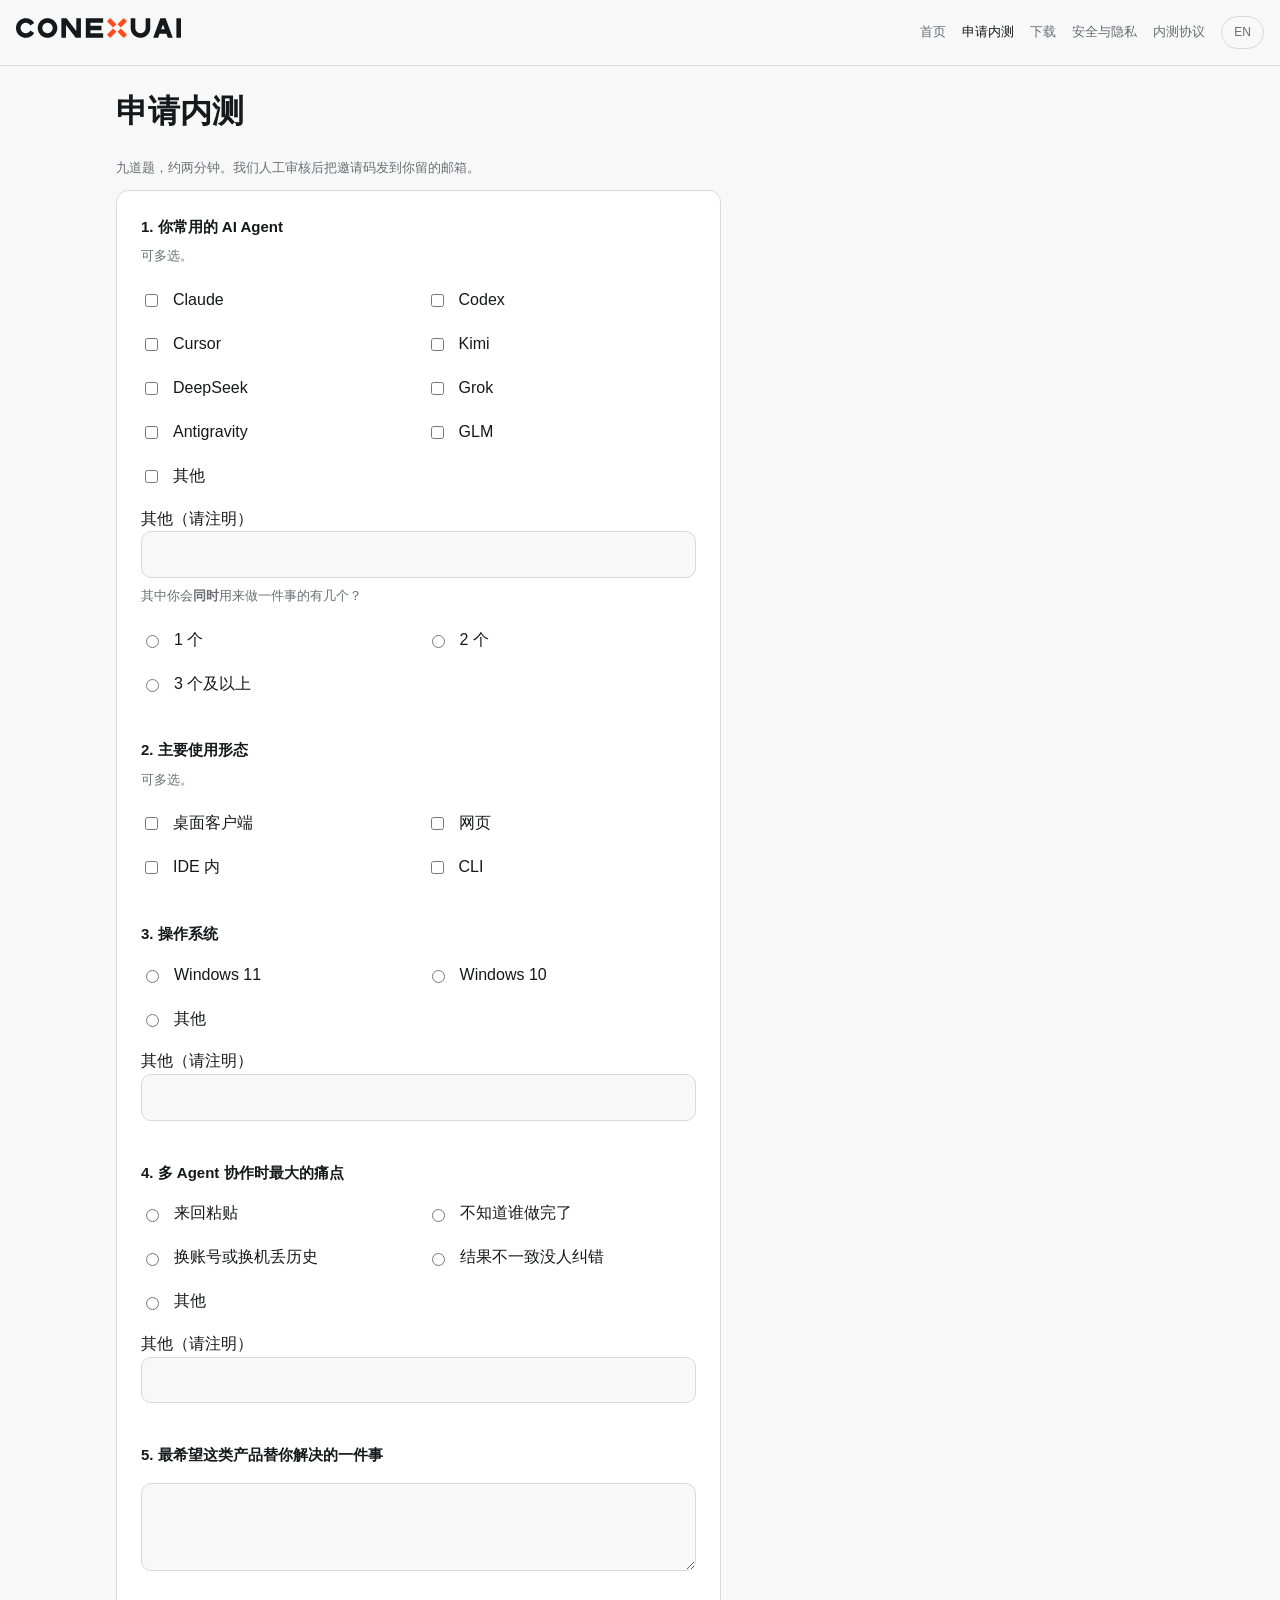
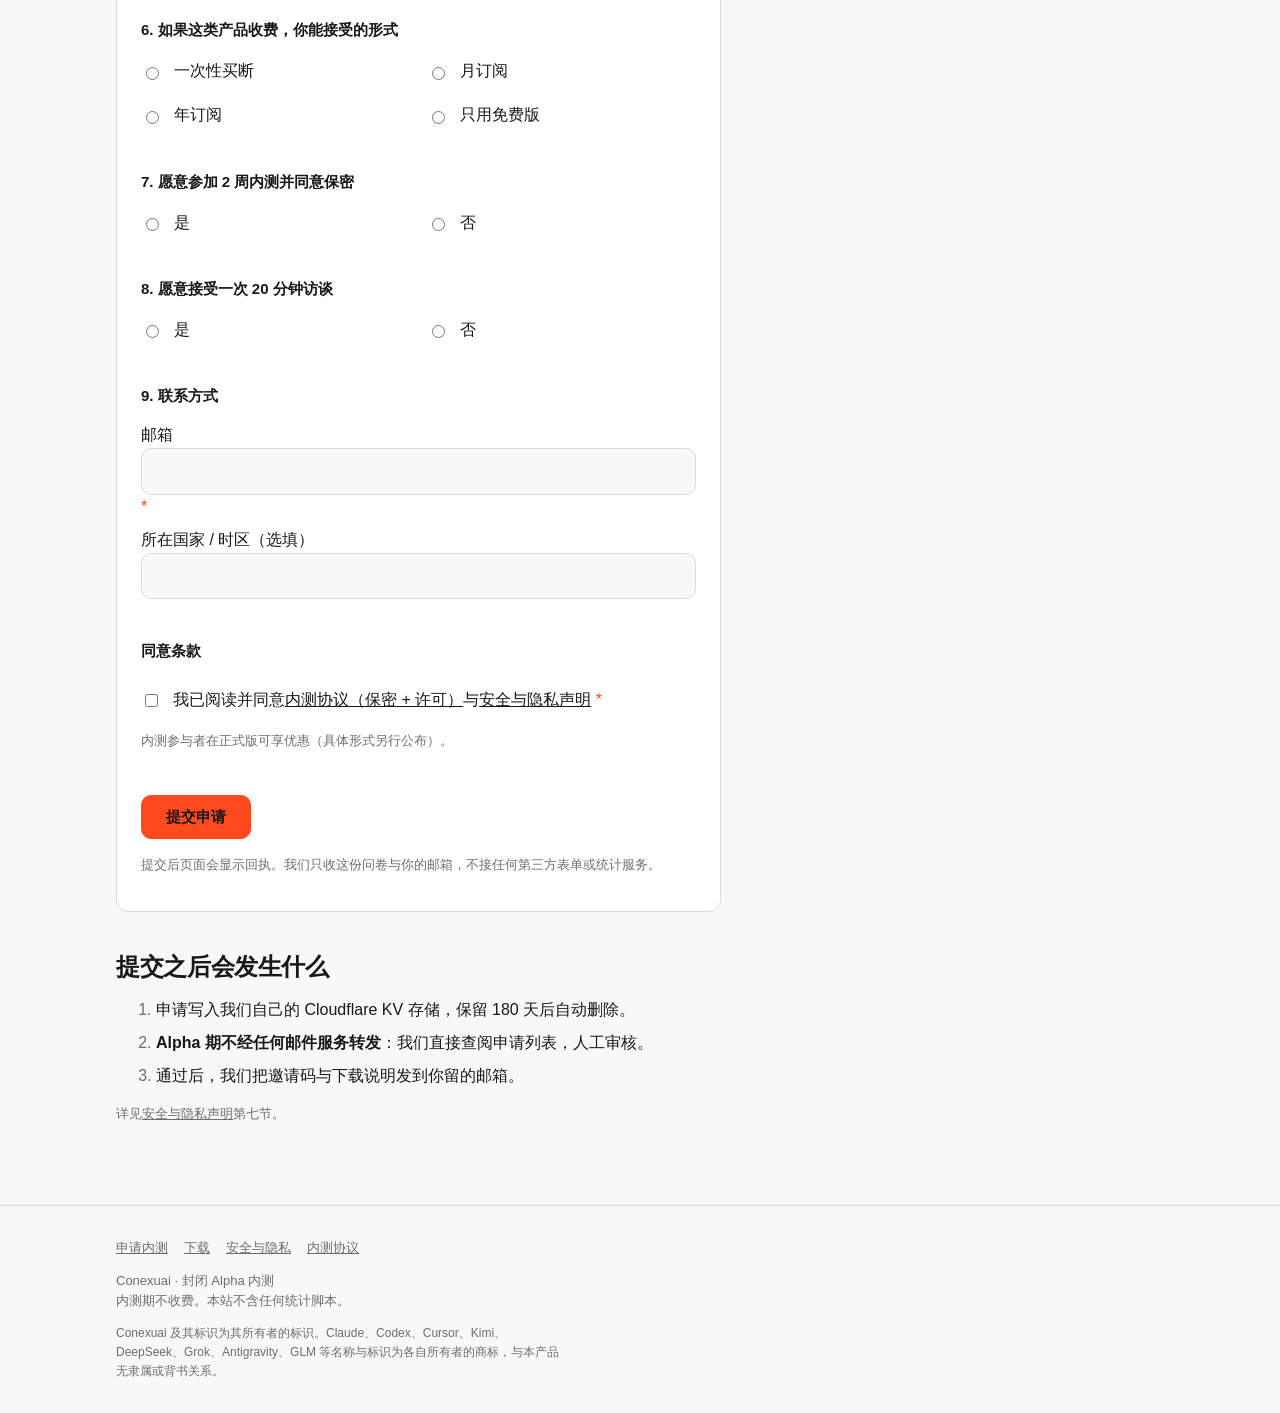
==== apply/index.html @ 8ba347bf "feat(site): initial sync from MultiAgent_Hub site/ (44 files, conexuai.com) (#1349)" ====
<!doctype html>
<html lang="zh-CN">
<head>
<meta charset="utf-8">
<meta name="viewport" content="width=device-width, initial-scale=1">
<title>申请内测 · Conexuai</title>
<meta name="description" content="填一份九题问卷申请 Conexuai 封闭 Alpha 内测。页面不接任何第三方表单或统计服务。">
<link rel="canonical" href="https://conexuai.com/apply/">
<link rel="alternate" hreflang="zh-CN" href="https://conexuai.com/apply/">
<link rel="alternate" hreflang="en" href="https://conexuai.com/en/apply/">
<meta property="og:type" content="website">
<meta property="og:title" content="申请内测 · Conexuai">
<meta property="og:description" content="填一份九题问卷申请 Conexuai 封闭 Alpha 内测。页面不接任何第三方表单或统计服务。">
<meta property="og:url" content="https://conexuai.com/apply/">
<meta property="og:image" content="https://conexuai.com/assets/img/og.png">
<link rel="icon" href="/assets/img/favicon.ico" sizes="any">
<link rel="stylesheet" href="/assets/tokens.css">
<link rel="stylesheet" href="/assets/site.css">
</head>
<body>
<a class="skip" href="#main">跳到正文</a>
<header class="site-head">
  <a class="brand" href="/">
    <picture>
      <source srcset="/assets/img/wordmark-reverse.svg" media="(prefers-color-scheme: dark)">
      <img src="/assets/img/wordmark-primary.svg" alt="Conexuai" height="20">
    </picture>
  </a>
  <nav>
        <a href="/">首页</a>
        <a href="/apply/" aria-current="page">申请内测</a>
        <a href="/download/">下载</a>
        <a href="/security/">安全与隐私</a>
        <a href="/terms/">内测协议</a>
  </nav>
  <a class="lang" href="/en/apply/" hreflang="en">EN</a>
</header>
<main id="main">
  <div class="wrap prose">
    <h1>申请内测</h1>
    <p class="hint">九道题，约两分钟。我们人工审核后把邀请码发到你留的邮箱。</p>

    <form class="card" method="post" action="/api/apply" id="apply-form">
      <!-- honeypot：给机器人填的。人看不见也 tab 不到；填了就静默丢弃，不告诉对方为什么 -->
      <div class="trap" aria-hidden="true"><label>不要填这一栏<input type="text" name="website" tabindex="-1" autocomplete="off"></label></div>

      <fieldset>
        <legend>1. 你常用的 AI Agent</legend>
        <p class="hint">可多选。</p>
      <div class="opts">
        <label class="opt"><input type="checkbox" name="q1_agents" value="claude"><span>Claude</span></label>
        <label class="opt"><input type="checkbox" name="q1_agents" value="codex"><span>Codex</span></label>
        <label class="opt"><input type="checkbox" name="q1_agents" value="cursor"><span>Cursor</span></label>
        <label class="opt"><input type="checkbox" name="q1_agents" value="kimi"><span>Kimi</span></label>
        <label class="opt"><input type="checkbox" name="q1_agents" value="deepseek"><span>DeepSeek</span></label>
        <label class="opt"><input type="checkbox" name="q1_agents" value="grok"><span>Grok</span></label>
        <label class="opt"><input type="checkbox" name="q1_agents" value="antigravity"><span>Antigravity</span></label>
        <label class="opt"><input type="checkbox" name="q1_agents" value="glm"><span>GLM</span></label>
        <label class="opt"><input type="checkbox" name="q1_agents" value="other"><span>其他</span></label>
      </div>
        <label>其他（请注明）<input type="text" name="q1_other" maxlength="80"></label>
        <p class="hint">其中你会<strong>同时</strong>用来做一件事的有几个？</p>
      <div class="opts">
        <label class="opt"><input type="radio" name="q1_concurrent" value="1"><span>1 个</span></label>
        <label class="opt"><input type="radio" name="q1_concurrent" value="2"><span>2 个</span></label>
        <label class="opt"><input type="radio" name="q1_concurrent" value="3plus"><span>3 个及以上</span></label>
      </div>
      </fieldset>

      <fieldset>
        <legend>2. 主要使用形态</legend>
        <p class="hint">可多选。</p>
      <div class="opts">
        <label class="opt"><input type="checkbox" name="q2_form" value="desktop"><span>桌面客户端</span></label>
        <label class="opt"><input type="checkbox" name="q2_form" value="web"><span>网页</span></label>
        <label class="opt"><input type="checkbox" name="q2_form" value="ide"><span>IDE 内</span></label>
        <label class="opt"><input type="checkbox" name="q2_form" value="cli"><span>CLI</span></label>
      </div>
      </fieldset>

      <fieldset>
        <legend>3. 操作系统</legend>
      <div class="opts">
        <label class="opt"><input type="radio" name="q3_os" value="win11"><span>Windows 11</span></label>
        <label class="opt"><input type="radio" name="q3_os" value="win10"><span>Windows 10</span></label>
        <label class="opt"><input type="radio" name="q3_os" value="other"><span>其他</span></label>
      </div>
        <label>其他（请注明）<input type="text" name="q3_other" maxlength="80"></label>
      </fieldset>

      <fieldset>
        <legend>4. 多 Agent 协作时最大的痛点</legend>
      <div class="opts">
        <label class="opt"><input type="radio" name="q4_pain" value="paste"><span>来回粘贴</span></label>
        <label class="opt"><input type="radio" name="q4_pain" value="unknown"><span>不知道谁做完了</span></label>
        <label class="opt"><input type="radio" name="q4_pain" value="lost"><span>换账号或换机丢历史</span></label>
        <label class="opt"><input type="radio" name="q4_pain" value="inconsistent"><span>结果不一致没人纠错</span></label>
        <label class="opt"><input type="radio" name="q4_pain" value="other"><span>其他</span></label>
      </div>
        <label>其他（请注明）<input type="text" name="q4_other" maxlength="120"></label>
      </fieldset>

      <fieldset>
        <legend>5. 最希望这类产品替你解决的一件事</legend>
        <label><textarea name="q5_wish" maxlength="600"></textarea></label>
      </fieldset>

      <fieldset>
        <legend>6. 如果这类产品收费，你能接受的形式</legend>
      <div class="opts">
        <label class="opt"><input type="radio" name="q6_pricing" value="onetime"><span>一次性买断</span></label>
        <label class="opt"><input type="radio" name="q6_pricing" value="monthly"><span>月订阅</span></label>
        <label class="opt"><input type="radio" name="q6_pricing" value="yearly"><span>年订阅</span></label>
        <label class="opt"><input type="radio" name="q6_pricing" value="freeonly"><span>只用免费版</span></label>
      </div>
      </fieldset>

      <fieldset>
        <legend>7. 愿意参加 2 周内测并同意保密</legend>
      <div class="opts">
        <label class="opt"><input type="radio" name="q7_join" value="yes"><span>是</span></label>
        <label class="opt"><input type="radio" name="q7_join" value="no"><span>否</span></label>
      </div>
      </fieldset>

      <fieldset>
        <legend>8. 愿意接受一次 20 分钟访谈</legend>
      <div class="opts">
        <label class="opt"><input type="radio" name="q8_interview" value="yes"><span>是</span></label>
        <label class="opt"><input type="radio" name="q8_interview" value="no"><span>否</span></label>
      </div>
      </fieldset>

      <fieldset>
        <legend>9. 联系方式</legend>
        <label class="req">邮箱<input type="email" name="q9_email" required autocomplete="email" maxlength="160"></label>
        <label>所在国家 / 时区（选填）<input type="text" name="q9_region" maxlength="80"></label>
      </fieldset>

      <fieldset>
        <legend>同意条款</legend>
        <label class="opt">
          <input type="checkbox" name="agree" value="1" required>
          <span class="req">我已阅读并同意<a href="/terms/">内测协议（保密 + 许可）</a>与<a href="/security/">安全与隐私声明</a></span>
        </label>
        <p class="hint">内测参与者在正式版可享优惠（具体形式另行公布）。</p>
      </fieldset>

      <!-- 人机校验：Cloudflare Turnstile（托管方反滥用组件）。
           站点密钥在部署时填进 data-sitekey；未填时这一块不渲染，表单照常可提交——
           不因为反滥用组件没配好就把人挡在门外。 -->
      <div class="cf-turnstile" data-sitekey="" data-appearance="interaction-only"></div>

      <p><button class="btn btn-primary" type="submit">提交申请</button></p>
      <p class="hint" id="apply-note">提交后页面会显示回执。我们只收这份问卷与你的邮箱，不接任何第三方表单或统计服务。</p>
    </form>

    <h2>提交之后会发生什么</h2>
    <ol>
      <li>申请写入我们自己的 Cloudflare KV 存储，保留 180 天后自动删除。</li>
      <li><strong>Alpha 期不经任何邮件服务转发</strong>：我们直接查阅申请列表，人工审核。</li>
      <li>通过后，我们把邀请码与下载说明发到你留的邮箱。</li>
    </ol>
    <p class="hint">详见<a href="/security/">安全与隐私声明</a>第七节。</p>
  </div>
</main>
<footer class="site-foot">
  <div class="wrap">
    <nav>
        <a href="/apply/">申请内测</a>
        <a href="/download/">下载</a>
        <a href="/security/">安全与隐私</a>
        <a href="/terms/">内测协议</a>
    </nav>
    <p>Conexuai · 封闭 Alpha 内测<br>内测期不收费。本站不含任何统计脚本。</p>
    <p class="legal">Conexuai 及其标识为其所有者的标识。Claude、Codex、Cursor、Kimi、DeepSeek、Grok、Antigravity、GLM 等名称与标识为各自所有者的商标，与本产品无隶属或背书关系。</p>
  </div>
</footer>
<script src="/assets/apply.js" defer></script>
</body>
</html>
---- assets/tokens.css ----
/* ==========================================================================
 * Conexuai · 品牌令牌
 * 来源：Conexuai 品牌圣经 v1.1 导出件 tokens.css（逐字原样）
 * 取用日：2026-09-29 ｜ 源文件 SHA-256：82c0972f1ca8...（完整值记在仓内运维一页）
 * 站点自有的语义一律加 --site- 前缀，写在 site.css 里，不改这份。
 * ========================================================================== */

/* Conexuai UI Tokens — generated from Brand Bible v1 / TOKENS.md */
/* Wordmark = custom SVG only. UI = Outfit + Geist Mono. */
:root {
  --color-bg: #F7F8F7;
  --color-bg-inverse: #17181A;
  --color-fg: #17181A;
  --color-fg-inverse: #F7F8F7;
  --color-accent: #FF4A1D;
  --color-muted: #6B6E73;
  --color-border: #D8DAD8;
  --color-success: #2F9E6B;
  --color-warn: #D97706;
  --color-danger: #DC2626;
  --font-sans: "Outfit", "Inter", "Helvetica Neue", Arial, sans-serif;
  --font-mono: "Geist Mono", "IBM Plex Mono", ui-monospace, monospace;
  --type-display-size: 40px;
  --type-display-rem: 2.5rem;
  --type-display-weight: 600;
  --type-display-line-height: 1.15;
  --type-display-tracking: -0.02em;
  --type-title-size: 24px;
  --type-title-rem: 1.5rem;
  --type-title-weight: 600;
  --type-title-line-height: 1.25;
  --type-title-tracking: -0.015em;
  --type-body-size: 16px;
  --type-body-rem: 1.0rem;
  --type-body-weight: 400;
  --type-body-line-height: 1.55;
  --type-body-tracking: 0;
  --type-caption-size: 13px;
  --type-caption-rem: 0.8125rem;
  --type-caption-weight: 500;
  --type-caption-line-height: 1.4;
  --type-caption-tracking: 0.01em;
  --type-mono-size: 13px;
  --type-mono-rem: 0.8125rem;
  --type-mono-weight: 400;
  --type-mono-line-height: 1.45;
  --type-mono-tracking: 0;
  --space-1: 4px;
  --space-2: 8px;
  --space-3: 12px;
  --space-4: 16px;
  --space-5: 24px;
  --space-6: 32px;
  --space-7: 40px;
  --space-8: 48px;
  --space-9: 64px;
  --space-10: 80px;
  --space-11: 96px;
  --radius-sm: 6px;
  --radius-md: 10px;
  --radius-lg: 16px;
  --radius-full: 9999px;
  --elevation-0: none;
  --elevation-1: 0 1px 2px rgba(23,24,26,0.06);
  --elevation-2: 0 4px 12px rgba(23,24,26,0.08);
  --elevation-3: 0 8px 24px rgba(23,24,26,0.10);
  --focus-ring-width: 2px;
  --focus-ring-offset: 2px;
  --focus-ring-color: #FF4A1D;
  --chrome-nav-top: 56px;
  --chrome-toolbar: 48px;
  --chrome-tab: 40px;
  --chrome-nav-side: 240px;
  --chrome-nav-side-collapsed: 64px;
}

:focus-visible {
  outline: var(--focus-ring-width) solid var(--focus-ring-color);
  outline-offset: var(--focus-ring-offset);
}
---- assets/site.css ----
/* ==========================================================================
 * Conexuai 官网 · 站点样式（唯一一张）
 * --------------------------------------------------------------------------
 * 零构建纯静态：没有 npm、没有 node_modules、没有打包器。五页的页头页脚各自重复约 25 行，
 * 这是刻意付的代价——用一条需要长期维护的构建链去省掉这 125 行，不划算。
 *
 * 字体：**不引任何 CDN**。令牌里写的 Outfit / Geist Mono 没有被加载，实际落到系统栈的下一档。
 * 想真用 Outfit 得自托管字体文件（OFL 许可允许），那会给仓库加几百 KB 二进制，本期不做。
 *
 * 两态：只跟随系统 prefers-color-scheme。不放切换器——切换器要 JS +
 * localStorage + 防闪烁内联脚本，为一个五页宣传站付出的复杂度不成比例。
 *
 * 对比度口径与产品侧一致：正文 ≥4.5:1、非文本 ≥3:1；**accent 底上的字用冷炭**
 * （圣经写的纸白字在 #FF4A1D 上实测 3.35:1 不达标）。
 * ========================================================================== */

:root {
  --site-max: 68ch;
  --site-wide: 1080px;
  --site-gutter: 16px;

  --bg: var(--color-bg);
  --fg: var(--color-fg);
  --muted: var(--color-muted);
  --border: var(--color-border);
  --accent: var(--color-accent);
  --surface: #ffffff;
  --surface-2: #eff1ef;
  /* accent 底上的字：冷炭（实测 5.35:1），不是纸白（3.35:1） */
  --on-accent: #17181a;
  color-scheme: light;
}

@media (prefers-color-scheme: dark) {
  :root {
    --bg: var(--color-bg-inverse);
    --fg: var(--color-fg-inverse);
    /* 冷炭底上的 #6B6E73 只有 2.6:1，深色态把中性字提亮到 #9A9EA4（实测 5.4:1） */
    --muted: #9a9ea4;
    --border: #2f3134;
    --surface: #1d1f22;
    --surface-2: #26282b;
    color-scheme: dark;
  }
}

* { box-sizing: border-box; }

html { -webkit-text-size-adjust: 100%; }

body {
  margin: 0;
  background: var(--bg);
  color: var(--fg);
  font-family: var(--font-sans);
  font-size: var(--type-body-size);
  line-height: var(--type-body-line-height);
  /* 手机上不许出现横向滚动：长哈希串靠 overflow-wrap 折行，不靠滚动条 */
  overflow-wrap: anywhere;
}

a { color: inherit; }
a:focus-visible, button:focus-visible, input:focus-visible, select:focus-visible, textarea:focus-visible {
  outline: 2px solid var(--accent);
  outline-offset: 2px;
}

code, .mono { font-family: var(--font-mono); font-size: var(--type-mono-size); }

/* 键盘用户的跳转锚：不显示，但一按 Tab 就出来 */
.skip {
  position: absolute; left: -9999px;
  background: var(--surface); color: var(--fg);
  padding: var(--space-3); border: 1px solid var(--border); border-radius: 8px;
}
.skip:focus { left: var(--site-gutter); top: var(--site-gutter); z-index: 10; }

.wrap { width: 100%; max-width: var(--site-wide); margin: 0 auto; padding: 0 var(--site-gutter); }
.prose { max-width: var(--site-max); }
/* 同一个元素既是 wrap 又是 prose 时，容器保持整幅、由子块各自收到阅读宽度——
   否则正文页的左边界会比首页往里缩一大截，翻页时整块内容会"跳"一下。 */
.wrap.prose { max-width: var(--site-wide); }
.wrap.prose > * { max-width: var(--site-max); }
.prose h2 { font-size: var(--type-title-size); line-height: var(--type-title-line-height); letter-spacing: var(--type-title-tracking); margin: var(--space-7) 0 var(--space-3); }
.prose h3 { font-size: 17px; margin: var(--space-6) 0 var(--space-2); }
.prose li { margin: var(--space-2) 0; }
.prose ol > li::marker { color: var(--muted); }

/* ---- 页头 ---- */
/* 手机上分两行：第一行品牌 + 语言，导航整条落到第二行。
   挤在一行的后果是语言按钮被压成两个字母竖着排，实测 375px 下就会。 */
.site-head {
  display: flex; align-items: center; flex-wrap: wrap; gap: var(--space-3) var(--space-4);
  padding: var(--space-4) var(--site-gutter);
  border-bottom: 1px solid var(--border);
}
.site-head .brand { display: inline-flex; align-items: center; text-decoration: none; }
.site-head nav { order: 3; width: 100%; display: flex; flex-wrap: wrap; gap: var(--space-4); font-size: var(--type-caption-size); }
.site-head nav a { color: var(--muted); text-decoration: none; }
.site-head nav a:hover, .site-head nav a[aria-current="page"] { color: var(--fg); }
.lang {
  margin-left: auto; white-space: nowrap;
  border: 1px solid var(--border); border-radius: 999px;
  padding: 6px 12px; font-size: 12px; text-decoration: none; color: var(--muted);
}
.lang:hover { color: var(--fg); }

/* ---- 页脚 ---- */
.site-foot {
  margin-top: var(--space-10);
  border-top: 1px solid var(--border);
  padding: var(--space-6) var(--site-gutter);
  color: var(--muted); font-size: var(--type-caption-size);
}
.site-foot nav { display: flex; flex-wrap: wrap; gap: var(--space-4); margin-bottom: var(--space-3); }
.site-foot a { color: inherit; }
/* 页脚法务行：比页脚正文再小一档。它必须一直在，但不该抢走读者的注意力。 */
.site-foot .legal { margin: var(--space-3) 0 0; max-width: var(--site-max); font-size: 12px; line-height: 1.6; }

/* ---- 首页 ---- */
.hero { padding: var(--space-9) 0 var(--space-7); }
.hero h1 {
  font-size: var(--type-display-size); line-height: var(--type-display-line-height);
  letter-spacing: var(--type-display-tracking); font-weight: var(--type-display-weight);
  margin: 0 0 var(--space-4); max-width: 20ch;
}
.hero p { margin: 0 0 var(--space-6); color: var(--muted); max-width: var(--site-max); }

.values { display: grid; gap: var(--space-4); grid-template-columns: 1fr; padding-bottom: var(--space-6); }
.value { border: 1px solid var(--border); border-radius: 12px; padding: var(--space-5); background: var(--surface); }
.value h2 { margin: 0 0 var(--space-2); font-size: 17px; }
.value p { margin: 0; color: var(--muted); font-size: 14px; }

.shots { display: grid; gap: var(--space-4); grid-template-columns: 1fr; padding-bottom: var(--space-8); }
.shot { border: 1px solid var(--border); border-radius: 12px; overflow: hidden; background: var(--surface); }
.shot img { display: block; width: 100%; height: auto; }
.shot figcaption { padding: var(--space-3) var(--space-4); font-size: var(--type-caption-size); color: var(--muted); }
/* 截图未到位时的占位。**刻意做成一眼看得出是空位**，不拿示意图冒充实机截图 */
.shot-todo {
  display: flex; align-items: center; justify-content: center;
  aspect-ratio: 16 / 10; background: var(--surface-2);
  color: var(--muted); font-size: var(--type-caption-size); text-align: center; padding: var(--space-4);
}

/* ---- 按钮 ---- */
.btn {
  display: inline-flex; align-items: center; justify-content: center;
  min-height: 44px; padding: 0 var(--space-5);
  border-radius: 10px; border: 1px solid var(--border);
  font: inherit; font-size: 15px; text-decoration: none;
  background: var(--surface); color: var(--fg); cursor: pointer;
}
.btn-primary { background: var(--accent); border-color: var(--accent); color: var(--on-accent); font-weight: 600; }
.btn:disabled { opacity: .55; cursor: not-allowed; }

/* ---- 表单 ---- */
form.card { border: 1px solid var(--border); border-radius: 12px; background: var(--surface); padding: var(--space-5); }
fieldset { border: 0; padding: 0; margin: 0 0 var(--space-6); }
legend { padding: 0; font-weight: 600; font-size: 15px; margin-bottom: var(--space-2); }
.hint { color: var(--muted); font-size: var(--type-caption-size); margin: 0 0 var(--space-3); }
label { display: block; margin: var(--space-2) 0; }
/* 触摸目标 44px 是下限，不是留白目标；居中对齐，别让方框吊在文字上方 */
.opt { display: flex; align-items: center; gap: var(--space-3); min-height: 44px; }
/* 九个选项竖着排要滚小半屏。桌面上两列，手机上还是一列——列数变，触摸目标不变 */
.opts { display: grid; grid-template-columns: 1fr; gap: 0 var(--space-4); }
/* min-height 已经给足触摸目标，再叠 label 的上下外边距就是每项白白多 16px */
.opts .opt { margin: 0; }
input[type="text"], input[type="email"], textarea, select {
  width: 100%; min-height: 44px; padding: 10px 12px;
  border: 1px solid var(--border); border-radius: 10px;
  background: var(--bg); color: var(--fg); font: inherit;
}
textarea { min-height: 88px; resize: vertical; }
.req::after { content: " *"; color: var(--accent); }

/* honeypot：给机器人填的，人看不见也 tab 不到 */
.trap { position: absolute; left: -9999px; width: 1px; height: 1px; overflow: hidden; }

.notice { border: 1px solid var(--border); border-radius: 10px; padding: var(--space-4); margin: var(--space-4) 0; background: var(--surface-2); font-size: 14px; }
.notice-bad { border-color: var(--color-danger); }
.draft { border-left: 3px solid var(--accent); padding-left: var(--space-4); color: var(--muted); font-size: 14px; }

.hash { display: block; padding: var(--space-3); background: var(--surface-2); border-radius: 8px; }

@media (min-width: 720px) {
  .site-head nav { order: 0; width: auto; margin-left: auto; }
  .lang { margin-left: 0; }
  .opts { grid-template-columns: repeat(2, 1fr); }
  .values { grid-template-columns: repeat(3, 1fr); }
  .shots { grid-template-columns: repeat(3, 1fr); }
  .hero h1 { font-size: 52px; }
}
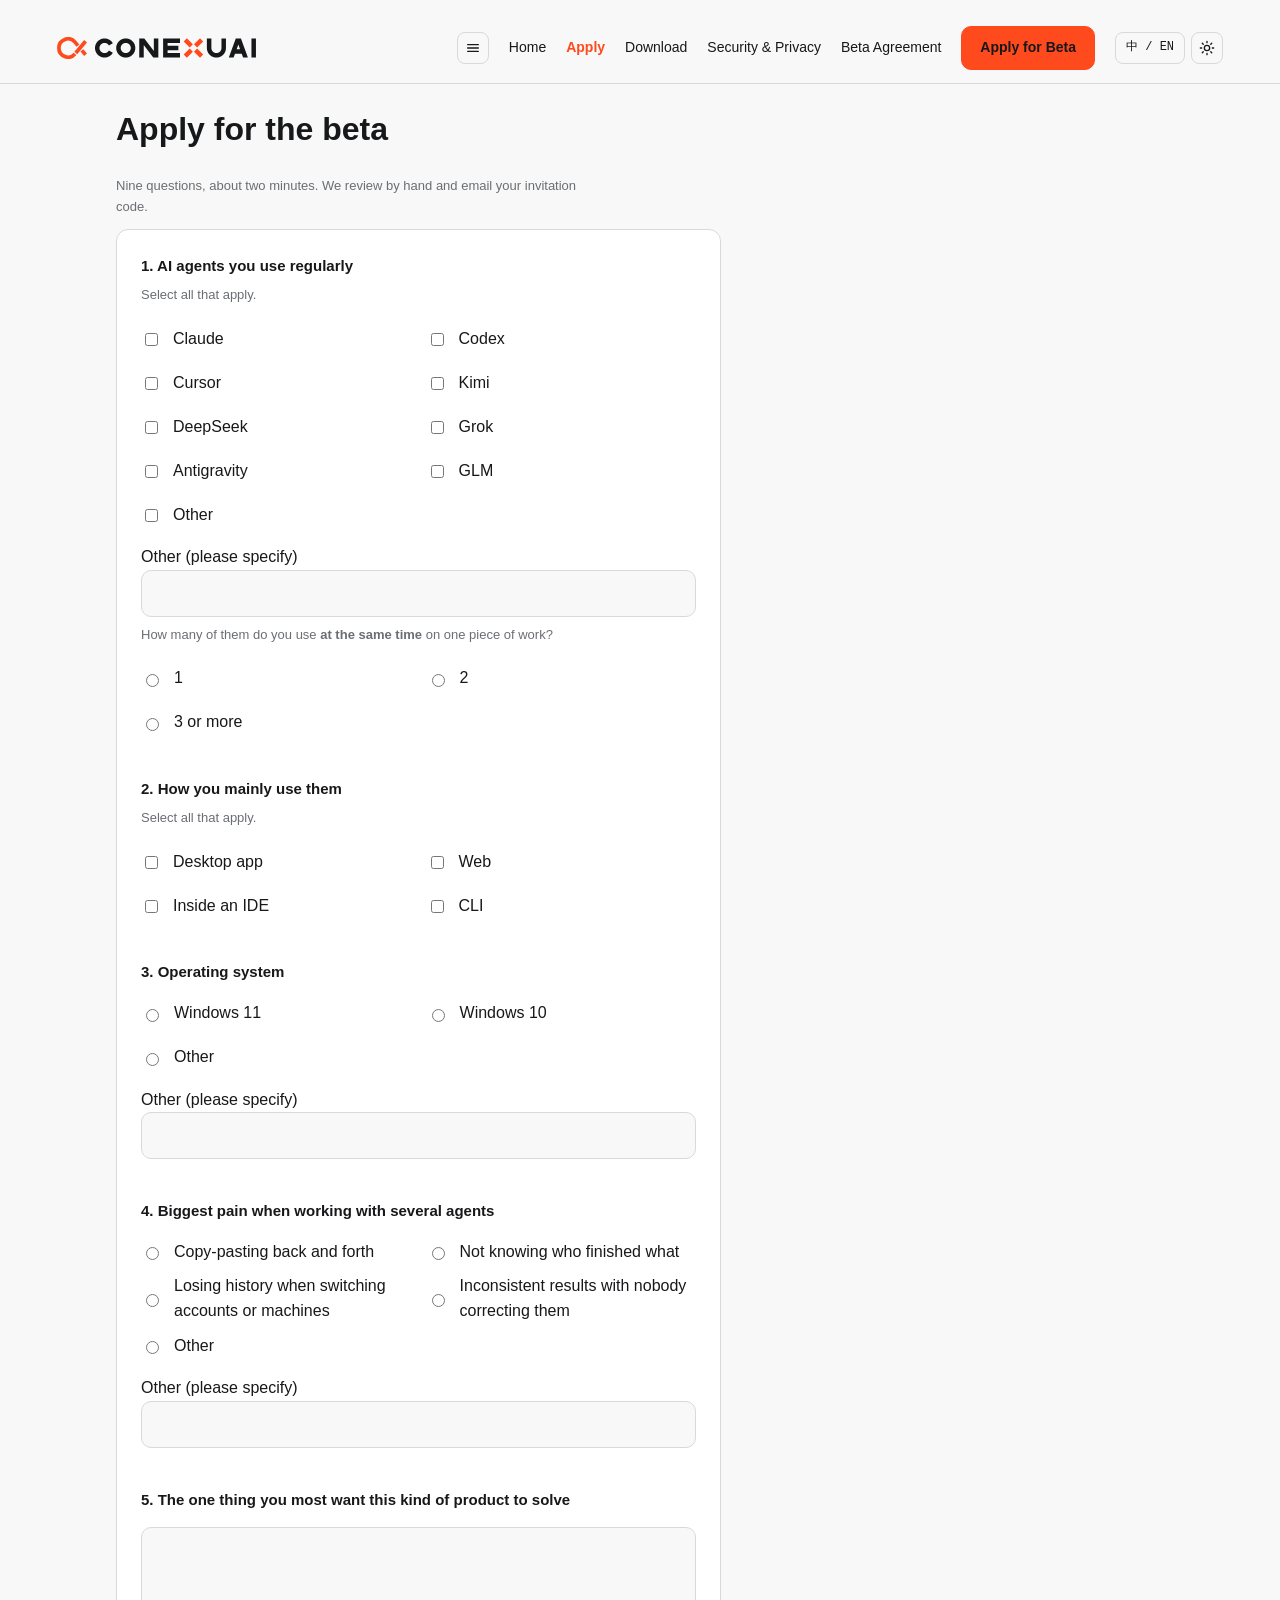
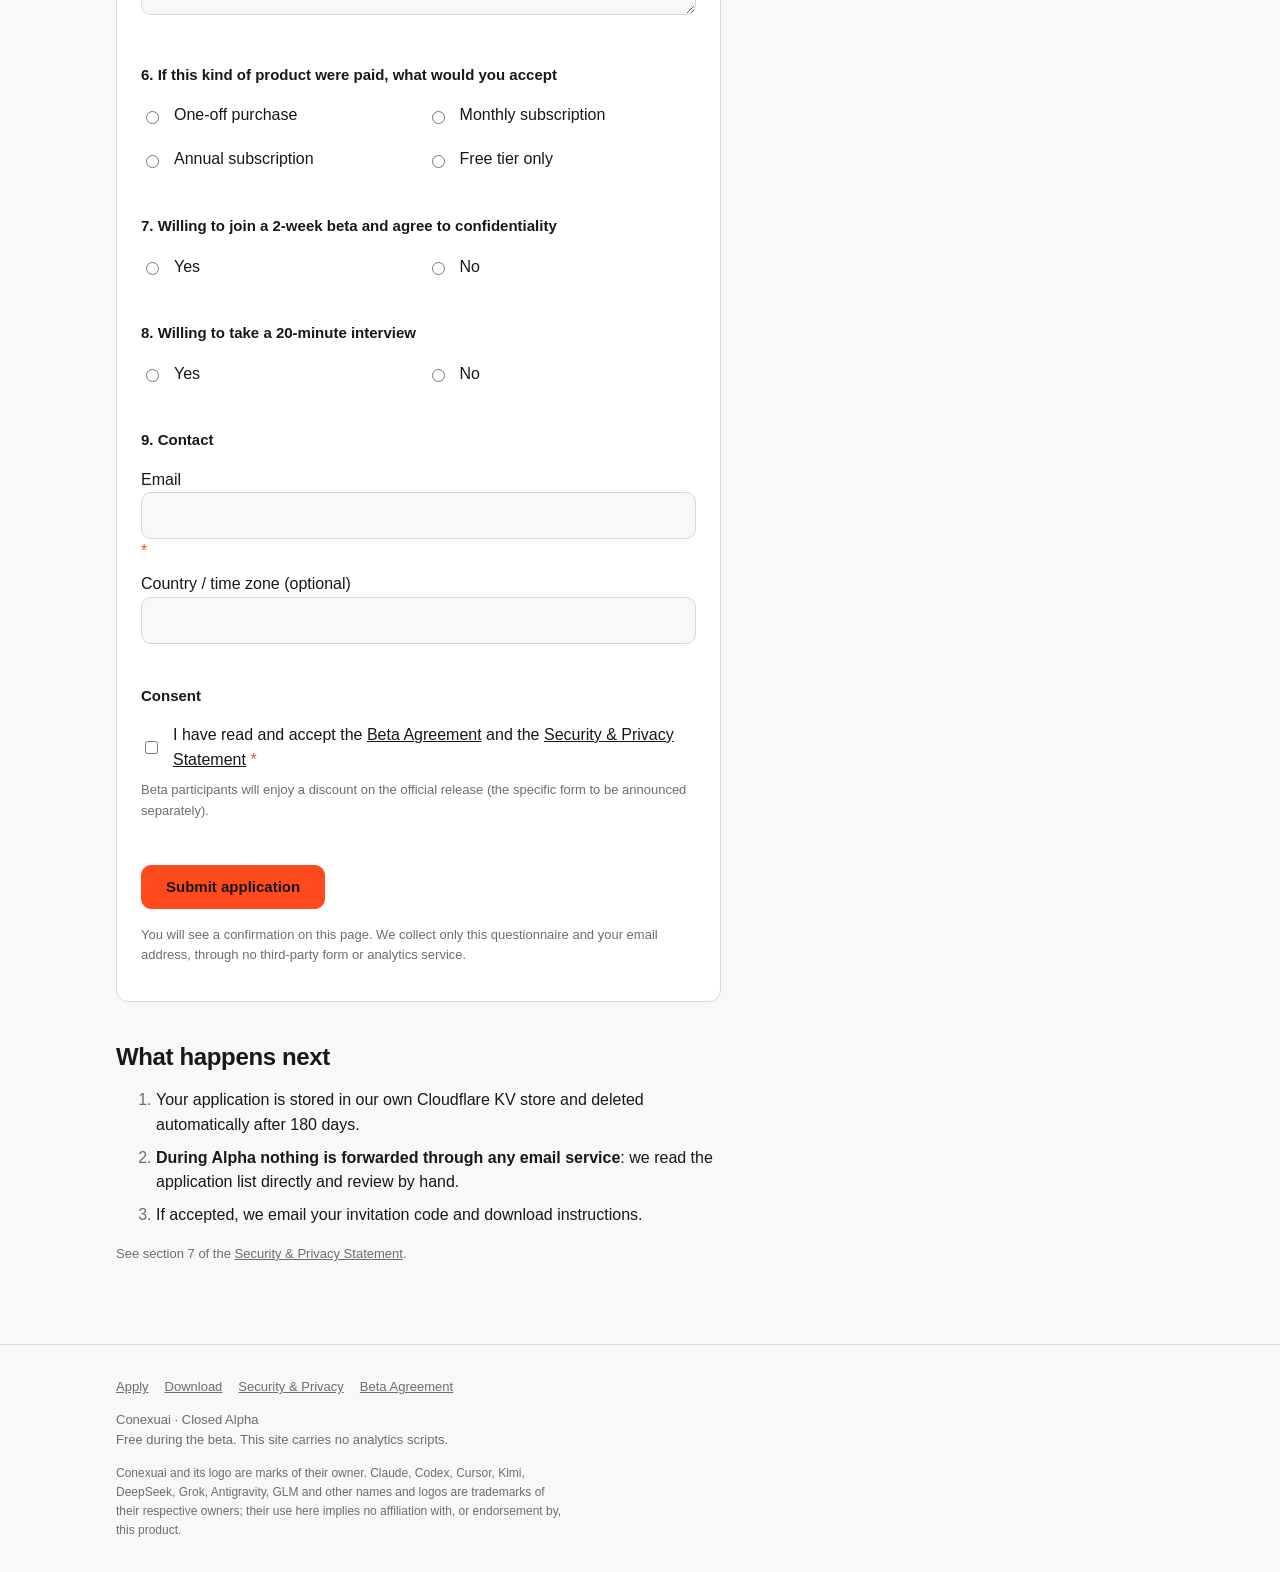
==== commit a2cef04c: "site: H0+H1+H2+H2-c preview (Conexuai #2867)" ====
--- a/apply/index.html
+++ b/apply/index.html
@@ -12,28 +12,48 @@
 <meta property="og:title" content="申请内测 · Conexuai">
 <meta property="og:description" content="填一份九题问卷申请 Conexuai 封闭 Alpha 内测。页面不接任何第三方表单或统计服务。">
 <meta property="og:url" content="https://conexuai.com/apply/">
-<meta property="og:image" content="https://conexuai.com/assets/img/og.png">
-<link rel="icon" href="/assets/img/favicon.ico" sizes="any">
+<meta property="og:image" content="https://conexuai.com/assets/img/og.png?v=20261107">
+<link rel="icon" href="/assets/img/favicon.ico?v=20261107" sizes="any">
+<link rel="icon" href="/assets/img/favicon.svg?v=20261107" type="image/svg+xml">
+<link rel="apple-touch-icon" href="/assets/img/apple-touch-icon.png?v=20261107">
+<meta name="color-scheme" content="light dark">
+<script src="/assets/boot.js"></script>
 <link rel="stylesheet" href="/assets/tokens.css">
 <link rel="stylesheet" href="/assets/site.css">
+<link rel="stylesheet" href="/assets/nav.css">
 </head>
 <body>
 <a class="skip" href="#main">跳到正文</a>
-<header class="site-head">
-  <a class="brand" href="/">
-    <picture>
-      <source srcset="/assets/img/wordmark-reverse.svg" media="(prefers-color-scheme: dark)">
-      <img src="/assets/img/wordmark-primary.svg" alt="Conexuai" height="20">
-    </picture>
+<header class="hd">
+  <a class="brand" href="/" aria-label="Conexuai">
+    <span class="logo">
+      <img class="on-light" src="/assets/img/lockup-h-light.svg?v=20261107h1" alt="Conexuai" width="199.519" height="22.013">
+      <img class="on-dark" src="/assets/img/lockup-h-dark.svg?v=20261107h1" alt="Conexuai" width="199.519" height="22.013">
+    </span>
   </a>
-  <nav>
+  <nav class="nav">
+    <button class="tool tool-icon nav-toggle" type="button" aria-expanded="false" aria-controls="nav-panel" aria-label="打开菜单" data-open-label="打开菜单" data-close-label="关闭菜单"><svg class="icon-open" width="16" height="16" viewBox="0 0 24 24" fill="none" stroke="currentColor" stroke-width="2" stroke-linecap="round" aria-hidden="true"><path d="M4 7h16M4 12h16M4 17h16"/></svg><svg class="icon-close" width="16" height="16" viewBox="0 0 24 24" fill="none" stroke="currentColor" stroke-width="2" stroke-linecap="round" aria-hidden="true"><path d="M6 6l12 12M18 6L6 18"/></svg></button>
+    <div class="nav-panel" id="nav-panel">
+      <span class="nav-links">
         <a href="/">首页</a>
         <a href="/apply/" aria-current="page">申请内测</a>
         <a href="/download/">下载</a>
         <a href="/security/">安全与隐私</a>
         <a href="/terms/">内测协议</a>
+      </span>
+      <span class="nav-anchors">
+        <a href="/#how">它怎么工作</a>
+        <a href="/#diff">它和别的不一样</a>
+        <a href="/#data">数据在你这</a>
+        <a href="/#story">它怎么做出来的</a>
+      </span>
+      <a class="btn btn-primary cta-sm" href="/apply/">申请内测</a>
+    </div>
+    <span class="tools">
+      <a class="tool" id="lang" href="/en/apply/" hreflang="en" aria-label="切换语言">中 / EN</a>
+      <button class="tool tool-icon" id="theme" type="button" aria-label="切换深浅模式"><svg class="on-light" width="16" height="16" viewBox="0 0 24 24" fill="none" stroke="currentColor" stroke-width="2" stroke-linecap="round" stroke-linejoin="round" aria-hidden="true"><circle cx="12" cy="12" r="4"/><path d="M12 2v2M12 20v2M4.93 4.93l1.41 1.41M17.66 17.66l1.41 1.41M2 12h2M20 12h2M4.93 19.07l1.41-1.41M17.66 6.34l1.41-1.41"/></svg><svg class="on-dark" width="16" height="16" viewBox="0 0 24 24" fill="none" stroke="currentColor" stroke-width="2" stroke-linecap="round" stroke-linejoin="round" aria-hidden="true"><path d="M21 12.8A9 9 0 1 1 11.2 3a7 7 0 0 0 9.8 9.8z"/></svg></button>
+    </span>
   </nav>
-  <a class="lang" href="/en/apply/" hreflang="en">EN</a>
 </header>
 <main id="main">
   <div class="wrap prose">
--- a/assets/site.css
+++ b/assets/site.css
@@ -7,8 +7,8 @@
  * 字体：**不引任何 CDN**。令牌里写的 Outfit / Geist Mono 没有被加载，实际落到系统栈的下一档。
  * 想真用 Outfit 得自托管字体文件（OFL 许可允许），那会给仓库加几百 KB 二进制，本期不做。
  *
- * 两态：只跟随系统 prefers-color-scheme。不放切换器——切换器要 JS +
- * localStorage + 防闪烁内联脚本，为一个五页宣传站付出的复杂度不成比例。
+ * 两态：没有 data-theme 时跟随系统 prefers-color-scheme。
+ * 页头按钮写入 localStorage 后，boot.js 在首帧前设 data-theme，下面的属性选择器接上。
  *
  * 对比度口径与产品侧一致：正文 ≥4.5:1、非文本 ≥3:1；**accent 底上的字用冷炭**
  * （圣经写的纸白字在 #FF4A1D 上实测 3.35:1 不达标）。
@@ -32,7 +32,7 @@
 }
 
 @media (prefers-color-scheme: dark) {
-  :root {
+  :root:not([data-theme="light"]) {
     --bg: var(--color-bg-inverse);
     --fg: var(--color-fg-inverse);
     /* 冷炭底上的 #6B6E73 只有 2.6:1，深色态把中性字提亮到 #9A9EA4（实测 5.4:1） */
@@ -42,6 +42,25 @@
     --surface-2: #26282b;
     color-scheme: dark;
   }
+}
+:root[data-theme="light"] {
+  --bg: var(--color-bg);
+  --fg: var(--color-fg);
+  --muted: var(--color-muted);
+  --border: var(--color-border);
+  --surface: #ffffff;
+  --surface-2: #eff1ef;
+  --on-accent: #17181a;
+  color-scheme: light;
+}
+:root[data-theme="dark"] {
+  --bg: var(--color-bg-inverse);
+  --fg: var(--color-fg-inverse);
+  --muted: #9a9ea4;
+  --border: #2f3134;
+  --surface: #1d1f22;
+  --surface-2: #26282b;
+  color-scheme: dark;
 }
 
 * { box-sizing: border-box; }
--- a/assets/nav.css
+++ b/assets/nav.css
@@ -0,0 +1,263 @@
+/* 十页共用页头，以及页脚口号与字标的对齐。后于 home.css / site.css 加载。 */
+
+:root {
+  --gutter: clamp(16px, 4.45vw, 64px);
+  --lock-w: 199.519px;
+  /* 简锁 viewBox 0 0 7296.271 805；页脚字标大写高 24px → 宽 250.158 */
+  --full-w: 250.158px;
+  --word-frac: 0.1969678;
+}
+:root[data-theme="light"] { --word-frac: 0.1969678; }
+:root[data-theme="dark"] { --word-frac: 0.2018214; }
+@media (prefers-color-scheme: dark) {
+  :root:not([data-theme="light"]) { --word-frac: 0.2018214; }
+}
+@media (max-width: 719px) {
+  :root { --lock-w: 146.873px; }
+}
+
+.hd {
+  position: relative;
+  z-index: 20;
+  display: flex;
+  align-items: center;
+  justify-content: space-between;
+  flex-wrap: wrap;
+  gap: 12px 24px;
+  min-height: 84px;
+  padding: 24px var(--gutter, 16px) 12px;
+  background: var(--bg);
+  color: var(--fg);
+  border-bottom: 1px solid var(--line, var(--border));
+}
+.hd .brand {
+  display: inline-flex;
+  flex-direction: column;
+  align-items: stretch;
+  gap: 4px;
+  width: var(--lock-w);
+  max-width: 100%;
+  flex: 0 0 auto;
+  min-width: 0;
+  text-decoration: none;
+  color: inherit;
+}
+.logo {
+  position: relative;
+  display: block;
+  width: 100%;
+  aspect-ratio: 7296.271 / 805;
+  overflow: hidden;
+}
+.hd .logo img.on-light,
+.hd .logo img.on-dark,
+.ft .logo img.on-light,
+.ft .logo img.on-dark {
+  position: absolute;
+  left: 0;
+  top: 50%;
+  width: 100%;
+  height: auto;
+  margin: 0;
+  max-width: none;
+  transform: translateY(-50%);
+}
+.hd .on-dark,
+.ft .on-dark { display: none !important; }
+@media (prefers-color-scheme: dark) {
+  :root:not([data-theme="light"]) .hd .on-light,
+  :root:not([data-theme="light"]) .ft .on-light { display: none !important; }
+  :root:not([data-theme="light"]) .hd .on-dark,
+  :root:not([data-theme="light"]) .ft .on-dark { display: block !important; }
+}
+:root[data-theme="dark"] .hd .on-light,
+:root[data-theme="dark"] .ft .on-light { display: none !important; }
+:root[data-theme="dark"] .hd .on-dark,
+:root[data-theme="dark"] .ft .on-dark { display: block !important; }
+:root[data-theme="light"] .hd .on-dark,
+:root[data-theme="light"] .ft .on-dark { display: none !important; }
+:root[data-theme="light"] .hd .on-light,
+:root[data-theme="light"] .ft .on-light { display: block !important; }
+
+.hd .tagline {
+  display: flex;
+  justify-content: space-between;
+  width: 100%;
+  font-family: var(--mono, ui-monospace, Consolas, monospace);
+  font-size: 10px;
+  line-height: 1;
+  color: var(--muted);
+}
+.hd .nav {
+  display: flex;
+  align-items: center;
+  justify-content: flex-end;
+  flex-wrap: wrap;
+  gap: 12px 20px;
+  margin-left: auto;
+  font-size: 15px;
+  font-weight: 500;
+}
+.hd .tool.nav-toggle { display: none; }
+.hd .nav-panel {
+  display: flex;
+  align-items: center;
+  flex-wrap: wrap;
+  gap: 10px 22px;
+}
+.hd .nav-links,
+.hd .nav-anchors {
+  display: flex;
+  align-items: center;
+  flex-wrap: wrap;
+  gap: 10px 22px;
+}
+.hd .nav-links a,
+.hd .nav-anchors a {
+  color: var(--fg);
+  text-decoration: none;
+}
+.hd .nav-links a:hover,
+.hd .nav-anchors a:hover { color: var(--accent); }
+.hd .nav-links a[aria-current="page"] {
+  color: var(--accent);
+  font-weight: 600;
+}
+.hd .tools { display: inline-flex; align-items: center; gap: 6px; }
+.hd .tool {
+  height: 32px;
+  min-width: 32px;
+  padding: 0 10px;
+  border-radius: 8px;
+  border: 1px solid var(--line, var(--border));
+  background: transparent;
+  color: var(--fg);
+  font-family: var(--mono, ui-monospace, Consolas, monospace);
+  font-size: 12px;
+  display: inline-flex;
+  align-items: center;
+  justify-content: center;
+  text-decoration: none;
+  cursor: pointer;
+}
+.hd .tool:hover { background: var(--surface-2, var(--surface)); color: var(--fg); }
+.hd .tool-icon { width: 32px; padding: 0; }
+.hd .nav-toggle .icon-close { display: none; }
+.hd.is-open .nav-toggle .icon-open { display: none; }
+.hd.is-open .nav-toggle .icon-close { display: block; }
+.hd .cta-sm {
+  height: 40px;
+  padding: 0 18px;
+  font-size: 15px;
+  text-decoration: none;
+}
+
+.ft { align-items: flex-start; }
+.ft-lock {
+  display: flex;
+  flex-direction: column;
+  align-items: stretch;
+  gap: 12px;
+  width: var(--full-w);
+  max-width: 100%;
+}
+.ft .logo { aspect-ratio: 7296.271 / 805; }
+.ft-lock .ft-tag {
+  align-self: flex-start;
+  margin: 0 0 0 calc(var(--word-frac) * 100%);
+  padding: 0;
+  font-family: var(--mono, ui-monospace, Consolas, monospace);
+  font-size: 12px;
+  line-height: 1;
+  letter-spacing: 0.04em;
+  color: var(--muted);
+}
+
+@media (max-width: 959px) {
+  .hd { flex-wrap: nowrap; }
+  .hd .nav { flex-wrap: nowrap; gap: 8px; }
+  .hd .tool.nav-toggle { display: inline-flex; }
+  .hd .nav-panel {
+    display: none;
+    position: absolute;
+    z-index: 30;
+    left: 0;
+    right: 0;
+    top: 100%;
+    flex-direction: column;
+    align-items: stretch;
+    gap: 4px;
+    padding: 8px var(--gutter, 16px) 16px;
+    background: var(--bg);
+    border-bottom: 1px solid var(--line, var(--border));
+  }
+  .hd.is-open .nav-panel { display: flex; }
+  .hd .nav-links,
+  .hd .nav-anchors {
+    flex-direction: column;
+    align-items: stretch;
+    gap: 0;
+  }
+  .hd .nav-links a,
+  .hd .nav-anchors a {
+    min-height: 44px;
+    display: flex;
+    align-items: center;
+  }
+}
+@media (max-width: 719px) {
+  .hd { min-height: 72px; padding-top: 20px; padding-bottom: 7px; }
+  .hd .tool, .hd .cta-sm { white-space: nowrap; }
+  .hd .tool { height: 44px; min-width: 44px; padding: 0 8px; }
+  .hd .tool-icon { width: 44px; padding: 0; }
+  .hd .cta-sm { height: 44px; padding: 0 12px; font-size: 13px; }
+}
+@media (max-width: 400px) {
+  .hd .tagline { font-size: 9px; }
+}
+
+/* H2-c③：只作用于英文，且不进 390。≥960 字号 14、项间距 20、不折行；960–1439 四个首页锚点折入 ≡。 */
+@media (min-width: 960px) {
+  html[lang="en"] .hd,
+  html[lang="en"] .hd .nav,
+  html[lang="en"] .hd .nav-panel,
+  html[lang="en"] .hd .nav-links,
+  html[lang="en"] .hd .nav-anchors { flex-wrap: nowrap; }
+  html[lang="en"] .hd .nav { font-size: 14px; }
+  html[lang="en"] .hd .cta-sm { font-size: 14px; white-space: nowrap; }
+  html[lang="en"] .hd .nav-links a,
+  html[lang="en"] .hd .nav-anchors a { white-space: nowrap; }
+  html[lang="en"] .hd .nav-links,
+  html[lang="en"] .hd .nav-anchors,
+  html[lang="en"] .hd .cta-sm,
+  html[lang="en"] .hd .tools,
+  html[lang="en"] .hd .tool { flex-shrink: 0; }
+  html[lang="en"] .hd .tool { white-space: nowrap; }
+  html[lang="en"] .hd .nav-panel,
+  html[lang="en"] .hd .nav-links,
+  html[lang="en"] .hd .nav-anchors { column-gap: 20px; }
+}
+@media (max-width: 1439px) and (min-width: 960px) {
+  html[lang="en"] .hd .tool.nav-toggle { display: inline-flex; }
+  html[lang="en"] .hd .nav-anchors { display: none; }
+  html[lang="en"] .hd.is-open .nav-anchors {
+    display: flex;
+    position: absolute;
+    z-index: 40;
+    top: calc(100% + 8px);
+    right: var(--gutter, 16px);
+    flex-direction: column;
+    align-items: stretch;
+    gap: 0;
+    min-width: 220px;
+    padding: 8px;
+    background: var(--bg);
+    border: 1px solid var(--line, var(--border));
+    border-radius: 8px;
+  }
+  html[lang="en"] .hd.is-open .nav-anchors a {
+    min-height: 40px;
+    display: flex;
+    align-items: center;
+  }
+}
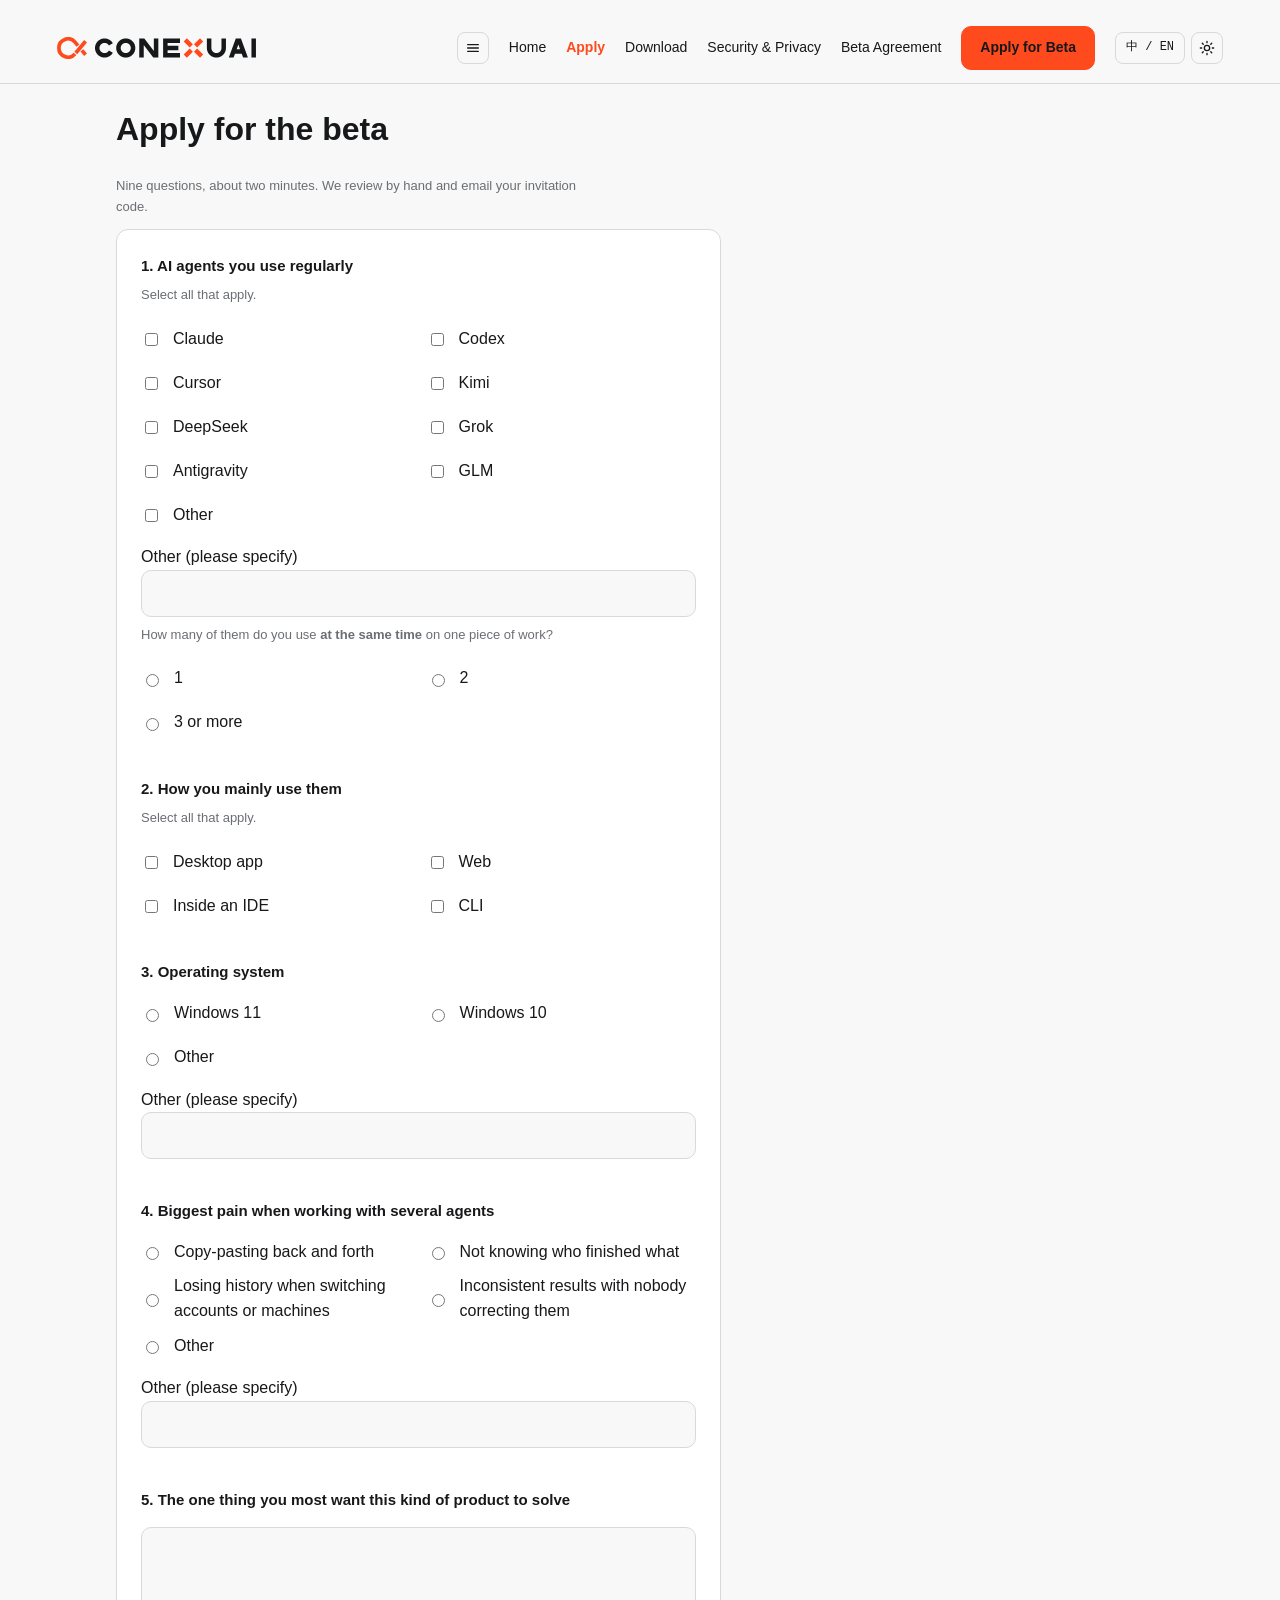
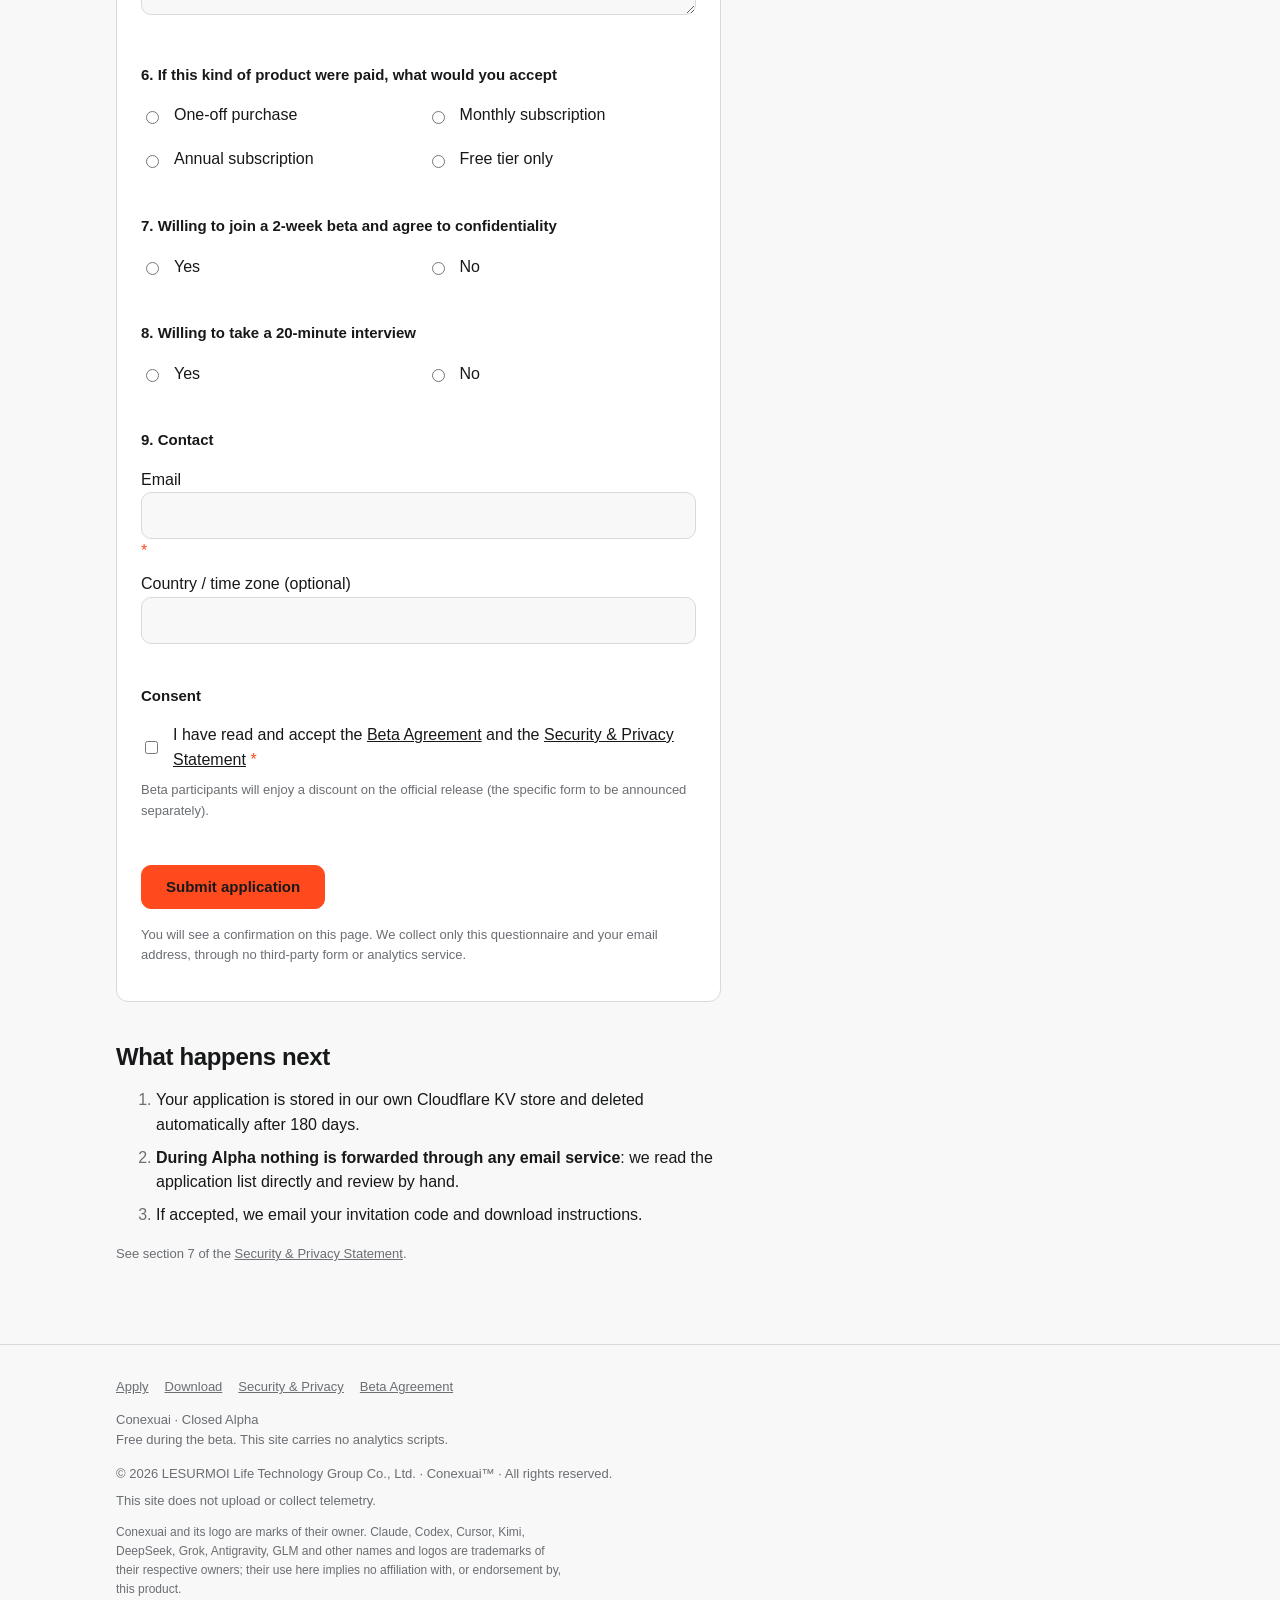
==== commit ff3b1e84: "site: TC-WEB2-E 官网热修包 (E1～E11, Conexuai #3016)" ====
--- a/apply/index.html
+++ b/apply/index.html
@@ -24,7 +24,7 @@
 </head>
 <body>
 <a class="skip" href="#main">跳到正文</a>
-<header class="hd">
+<header class="hd" id="top">
   <a class="brand" href="/" aria-label="Conexuai">
     <span class="logo">
       <img class="on-light" src="/assets/img/lockup-h-light.svg?v=20261107h1" alt="Conexuai" width="199.519" height="22.013">
@@ -39,13 +39,16 @@
         <a href="/apply/" aria-current="page">申请内测</a>
         <a href="/download/">下载</a>
         <a href="/security/">安全与隐私</a>
-        <a href="/terms/">内测协议</a>
+        <a class="nav-terms" href="/terms/">内测协议</a>
       </span>
       <span class="nav-anchors">
-        <a href="/#how">它怎么工作</a>
-        <a href="/#diff">它和别的不一样</a>
+        <a href="/#what">它是什么</a>
+        <a href="/#diff">哪里不一样</a>
         <a href="/#data">数据在你这</a>
-        <a href="/#story">它怎么做出来的</a>
+        <a href="/#proof">用它自己做的</a>
+      </span>
+      <span class="nav-fold">
+        <a href="/terms/">内测协议</a>
       </span>
       <a class="btn btn-primary cta-sm" href="/apply/">申请内测</a>
     </div>
@@ -193,6 +196,8 @@
         <a href="/terms/">内测协议</a>
     </nav>
     <p>Conexuai · 封闭 Alpha 内测<br>内测期不收费。本站不含任何统计脚本。</p>
+    <p class="ft-copy">© 2026 超梵生命科技集团有限公司 · Conexuai™ · 保留所有权利</p>
+    <p class="ft-local">本站不上传、不遥测</p>
     <p class="legal">Conexuai 及其标识为其所有者的标识。Claude、Codex、Cursor、Kimi、DeepSeek、Grok、Antigravity、GLM 等名称与标识为各自所有者的商标，与本产品无隶属或背书关系。</p>
   </div>
 </footer>
--- a/assets/site.css
+++ b/assets/site.css
@@ -135,6 +135,7 @@
 .site-foot a { color: inherit; }
 /* 页脚法务行：比页脚正文再小一档。它必须一直在，但不该抢走读者的注意力。 */
 .site-foot .legal { margin: var(--space-3) 0 0; max-width: var(--site-max); font-size: 12px; line-height: 1.6; }
+.site-foot .ft-copy, .site-foot .ft-local { margin: var(--space-2) 0 0; font-size: 13px; line-height: 1.5; }
 
 /* ---- 首页 ---- */
 .hero { padding: var(--space-9) 0 var(--space-7); }
--- a/assets/nav.css
+++ b/assets/nav.css
@@ -158,7 +158,7 @@
   flex-direction: column;
   align-items: stretch;
   gap: 12px;
-  width: var(--full-w);
+  width: var(--lock-w);
   max-width: 100%;
 }
 .ft .logo { aspect-ratio: 7296.271 / 805; }
@@ -261,3 +261,39 @@
     align-items: center;
   }
 }
+@media (min-width: 1440px) {
+  html[lang="en"] .hd .nav,
+  html[lang="en"] .hd .nav-panel,
+  html[lang="en"] .hd .nav-links,
+  html[lang="en"] .hd .nav-anchors { column-gap: 12px; }
+}
+.hd .nav-fold,
+.hd .nav-terms-menu { display: none; }
+@media (max-width: 1100px) and (min-width: 960px) {
+  .hd .tool.nav-toggle { display: inline-flex; }
+  .hd .nav-links .nav-terms { display: none; }
+  html:not([lang="en"]) .hd.is-open .nav-fold,
+  html[lang="en"] .hd.is-open .nav-anchors .nav-terms-menu {
+    display: flex;
+  }
+  html:not([lang="en"]) .hd.is-open .nav-fold {
+    position: absolute;
+    z-index: 40;
+    top: calc(100% + 8px);
+    right: var(--gutter, 16px);
+    flex-direction: column;
+    align-items: stretch;
+    min-width: 220px;
+    padding: 8px;
+    background: var(--bg);
+    border: 1px solid var(--line, var(--border));
+    border-radius: 8px;
+  }
+  html:not([lang="en"]) .hd.is-open .nav-fold a,
+  html[lang="en"] .hd.is-open .nav-anchors .nav-terms-menu {
+    min-height: 40px;
+    align-items: center;
+    color: var(--fg);
+    text-decoration: none;
+  }
+}
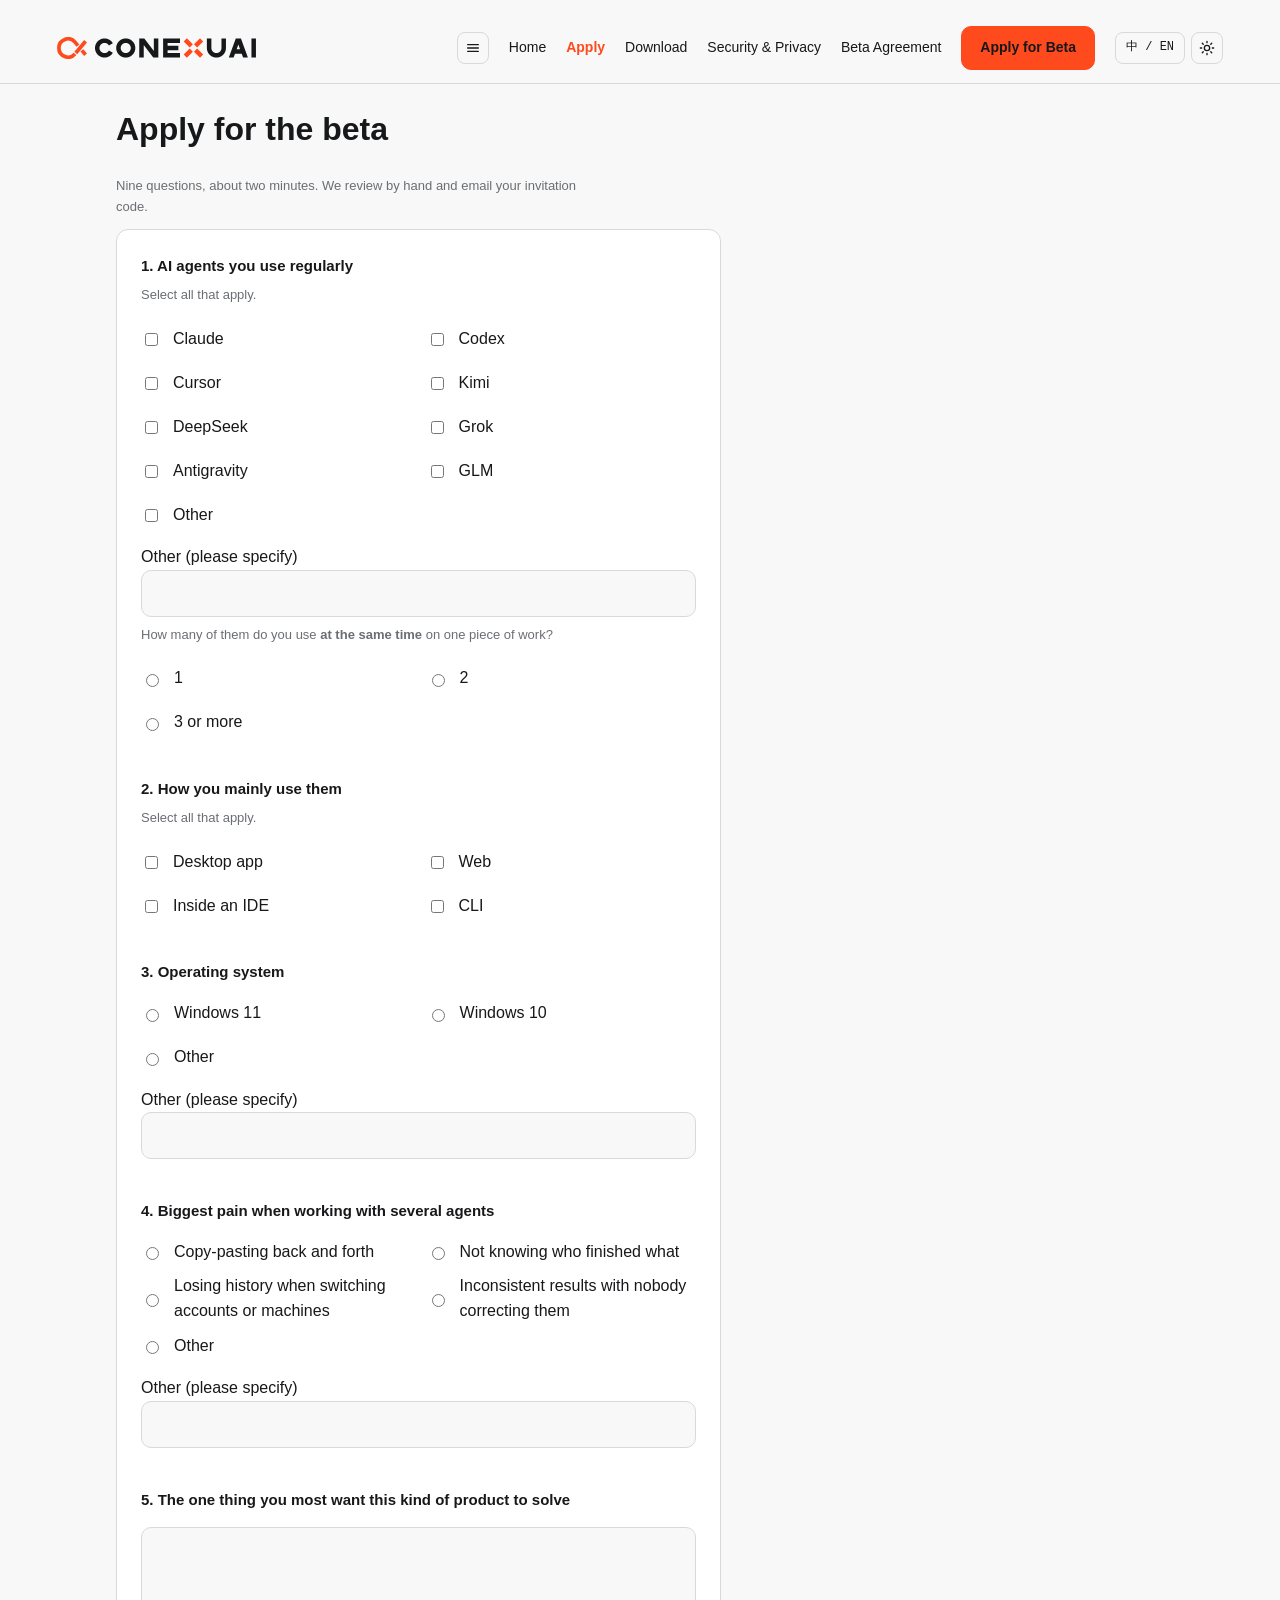
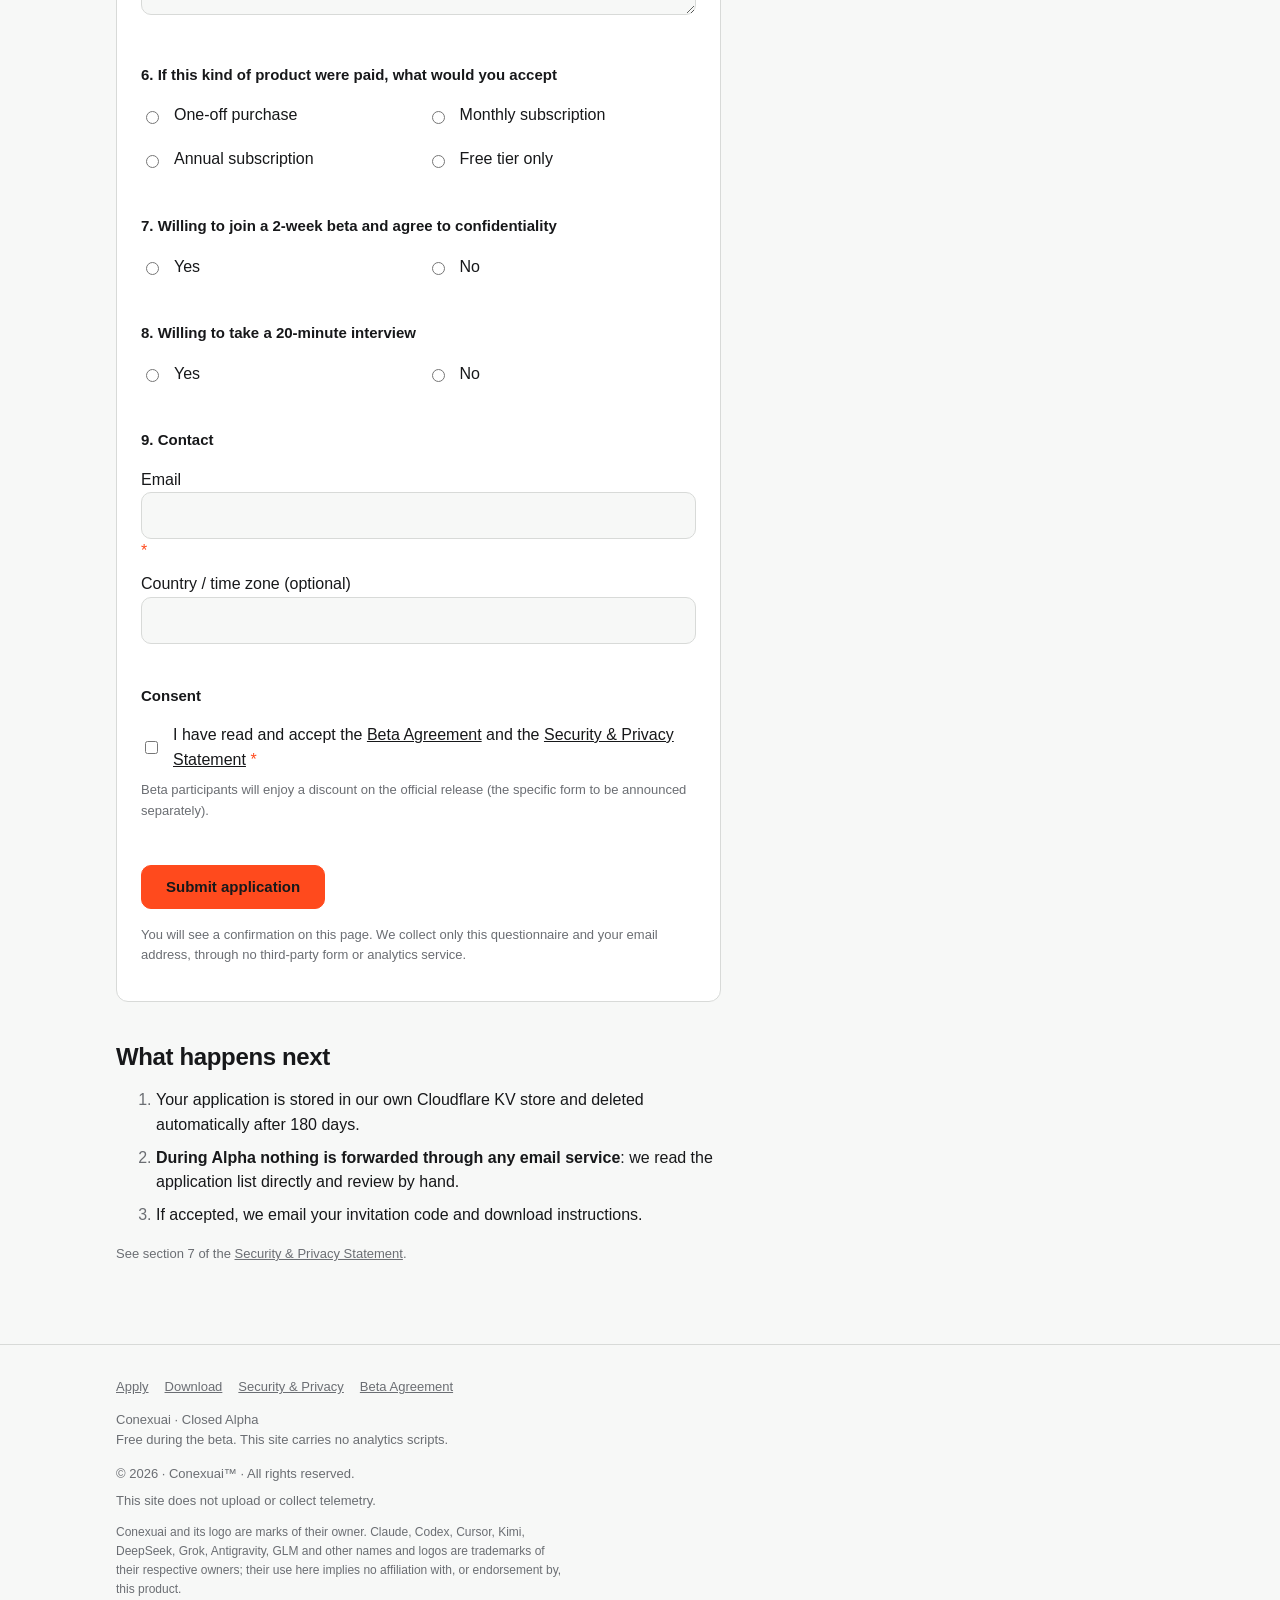
==== commit 8c18e8dd: "site: E9-r2 页脚去公司名 (Conexuai #3041)" ====
--- a/apply/index.html
+++ b/apply/index.html
@@ -196,7 +196,7 @@
         <a href="/terms/">内测协议</a>
     </nav>
     <p>Conexuai · 封闭 Alpha 内测<br>内测期不收费。本站不含任何统计脚本。</p>
-    <p class="ft-copy">© 2026 超梵生命科技集团有限公司 · Conexuai™ · 保留所有权利</p>
+    <p class="ft-copy">© 2026 · Conexuai™ · 保留所有权利</p>
     <p class="ft-local">本站不上传、不遥测</p>
     <p class="legal">Conexuai 及其标识为其所有者的标识。Claude、Codex、Cursor、Kimi、DeepSeek、Grok、Antigravity、GLM 等名称与标识为各自所有者的商标，与本产品无隶属或背书关系。</p>
   </div>
